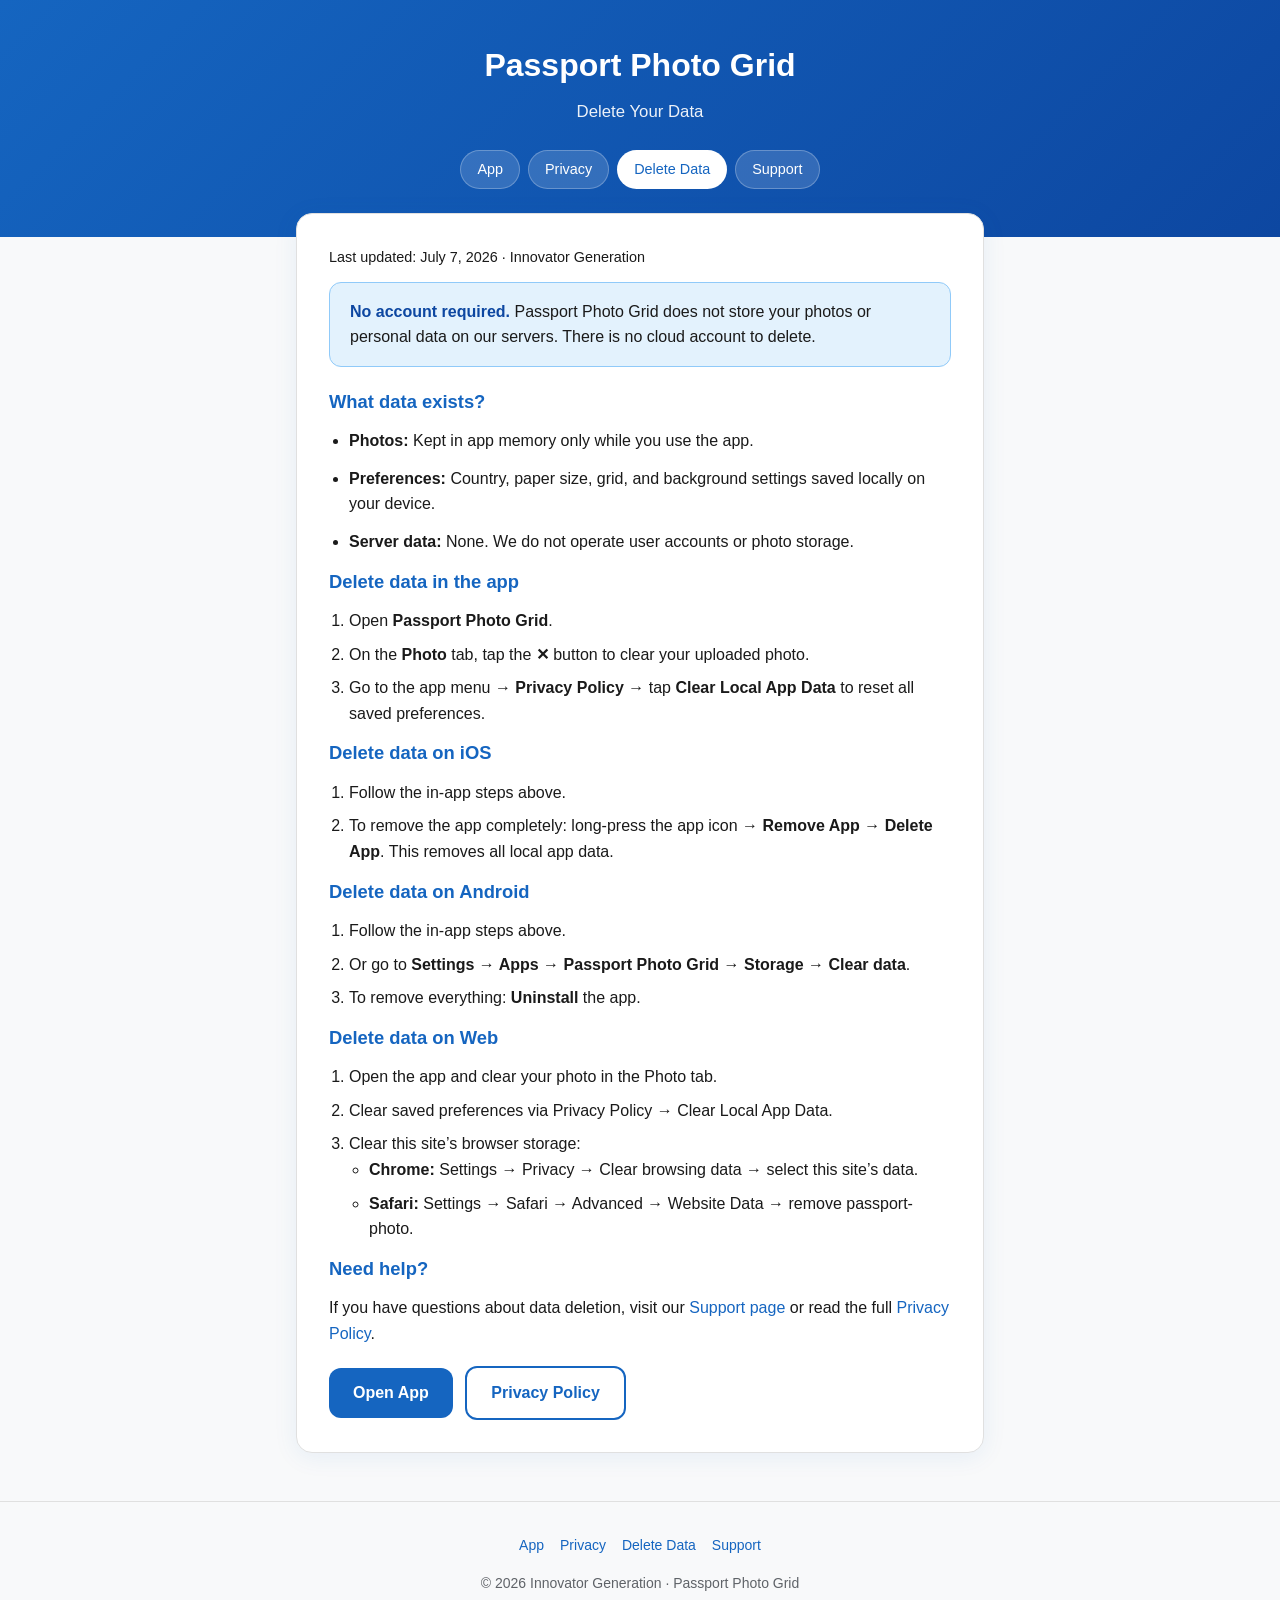
==== delete.html @ 1267c390 "Deploy Passport Photo Grid v1.9.5 (static web only). Single-photo country dimensions + KB size displ" ====
<!DOCTYPE html>
<html lang="en">
<head>
  <meta charset="UTF-8">
  <meta name="viewport" content="width=device-width, initial-scale=1.0">
  <meta name="description" content="How to delete your data from Passport Photo Grid.">
  <title>Delete Data — Passport Photo Grid</title>
  <link rel="icon" type="image/png" href="favicon.png">
  <link rel="stylesheet" href="site.css">
</head>
<body>
  <header>
    <h1>Passport Photo Grid</h1>
    <p>Delete Your Data</p>
    <nav class="top-nav" aria-label="Site">
      <a href="https://zub165.github.io/passport-photo/">App</a>
      <a href="privacy.html">Privacy</a>
      <a href="delete.html" class="active">Delete Data</a>
      <a href="support.html">Support</a>
    </nav>
  </header>

  <main>
    <div class="card">
      <p class="meta">Last updated: July 7, 2026 · Innovator Generation</p>

      <div class="alert">
        <strong>No account required.</strong> Passport Photo Grid does not store
        your photos or personal data on our servers. There is no cloud account to
        delete.
      </div>

      <h2>What data exists?</h2>
      <ul>
        <li><strong>Photos:</strong> Kept in app memory only while you use the app.</li>
        <li><strong>Preferences:</strong> Country, paper size, grid, and background settings saved locally on your device.</li>
        <li><strong>Server data:</strong> None. We do not operate user accounts or photo storage.</li>
      </ul>

      <h2>Delete data in the app</h2>
      <ol class="steps">
        <li>Open <strong>Passport Photo Grid</strong>.</li>
        <li>On the <strong>Photo</strong> tab, tap the <strong>✕</strong> button to clear your uploaded photo.</li>
        <li>Go to the app menu → <strong>Privacy Policy</strong> → tap <strong>Clear Local App Data</strong> to reset all saved preferences.</li>
      </ol>

      <h2>Delete data on iOS</h2>
      <ol class="steps">
        <li>Follow the in-app steps above.</li>
        <li>To remove the app completely: long-press the app icon → <strong>Remove App</strong> → <strong>Delete App</strong>. This removes all local app data.</li>
      </ol>

      <h2>Delete data on Android</h2>
      <ol class="steps">
        <li>Follow the in-app steps above.</li>
        <li>Or go to <strong>Settings → Apps → Passport Photo Grid → Storage → Clear data</strong>.</li>
        <li>To remove everything: <strong>Uninstall</strong> the app.</li>
      </ol>

      <h2>Delete data on Web</h2>
      <ol class="steps">
        <li>Open the app and clear your photo in the Photo tab.</li>
        <li>Clear saved preferences via Privacy Policy → Clear Local App Data.</li>
        <li>Clear this site’s browser storage:
          <ul>
            <li><strong>Chrome:</strong> Settings → Privacy → Clear browsing data → select this site’s data.</li>
            <li><strong>Safari:</strong> Settings → Safari → Advanced → Website Data → remove passport-photo.</li>
          </ul>
        </li>
      </ol>

      <h2>Need help?</h2>
      <p>
        If you have questions about data deletion, visit our
        <a href="support.html">Support page</a> or read the full
        <a href="privacy.html">Privacy Policy</a>.
      </p>

      <a class="btn" href="https://zub165.github.io/passport-photo/">Open App</a>
      <a class="btn btn-outline" href="privacy.html">Privacy Policy</a>
    </div>
  </main>

  <footer>
    <nav>
      <a href="https://zub165.github.io/passport-photo/">App</a>
      <a href="privacy.html">Privacy</a>
      <a href="delete.html">Delete Data</a>
      <a href="support.html">Support</a>
    </nav>
    <p>© 2026 Innovator Generation · Passport Photo Grid</p>
  </footer>
</body>
</html>
---- site.css ----
:root {
  --primary: #1565c0;
  --primary-dark: #0d47a1;
  --surface: #f8f9fa;
  --card: #ffffff;
  --text: #1a1a1a;
  --muted: #5f6368;
  --border: #e0e0e0;
  --radius: 16px;
  --shadow: 0 4px 24px rgba(21, 101, 192, 0.08);
}

* {
  box-sizing: border-box;
  margin: 0;
  padding: 0;
}

body {
  font-family: -apple-system, BlinkMacSystemFont, "Segoe UI", Roboto, Helvetica,
    Arial, sans-serif;
  background: var(--surface);
  color: var(--text);
  line-height: 1.6;
  min-height: 100vh;
}

a {
  color: var(--primary);
  text-decoration: none;
}

a:hover {
  text-decoration: underline;
}

header {
  background: linear-gradient(135deg, var(--primary) 0%, var(--primary-dark) 100%);
  color: #fff;
  padding: 2.5rem 1.5rem 3rem;
  text-align: center;
}

header h1 {
  font-size: clamp(1.5rem, 4vw, 2rem);
  font-weight: 700;
  margin-bottom: 0.5rem;
}

header p {
  opacity: 0.92;
  max-width: 560px;
  margin: 0 auto;
  font-size: 1.05rem;
}

nav.top-nav {
  display: flex;
  flex-wrap: wrap;
  justify-content: center;
  gap: 0.5rem;
  margin-top: 1.5rem;
}

nav.top-nav a {
  color: #fff;
  background: rgba(255, 255, 255, 0.15);
  padding: 0.45rem 1rem;
  border-radius: 999px;
  font-size: 0.9rem;
  font-weight: 500;
  text-decoration: none;
  border: 1px solid rgba(255, 255, 255, 0.25);
}

nav.top-nav a:hover,
nav.top-nav a.active {
  background: #fff;
  color: var(--primary);
  text-decoration: none;
}

main {
  max-width: 720px;
  margin: -1.5rem auto 3rem;
  padding: 0 1rem;
}

.card {
  background: var(--card);
  border-radius: var(--radius);
  box-shadow: var(--shadow);
  border: 1px solid var(--border);
  padding: 2rem;
  margin-bottom: 1.25rem;
}

.card h2 {
  font-size: 1.15rem;
  color: var(--primary);
  margin-bottom: 0.75rem;
}

.card p,
.card li {
  color: var(--text);
  margin-bottom: 0.75rem;
}

.card ul,
.card ol {
  padding-left: 1.25rem;
  margin-bottom: 0.75rem;
}

.meta {
  color: var(--muted);
  font-size: 0.9rem;
  margin-bottom: 1.5rem;
}

.btn {
  display: inline-block;
  background: var(--primary);
  color: #fff !important;
  padding: 0.75rem 1.5rem;
  border-radius: 12px;
  font-weight: 600;
  text-decoration: none !important;
  margin-top: 0.5rem;
  margin-right: 0.5rem;
  border: none;
  cursor: pointer;
  font-size: 1rem;
}

.btn:hover {
  background: var(--primary-dark);
}

.btn-outline {
  background: transparent;
  color: var(--primary) !important;
  border: 2px solid var(--primary);
}

.btn-outline:hover {
  background: rgba(21, 101, 192, 0.08);
}

.alert {
  background: #e3f2fd;
  border: 1px solid #90caf9;
  border-radius: 12px;
  padding: 1rem 1.25rem;
  margin-bottom: 1.25rem;
}

.alert strong {
  color: var(--primary-dark);
}

footer {
  text-align: center;
  padding: 2rem 1rem;
  color: var(--muted);
  font-size: 0.875rem;
  border-top: 1px solid var(--border);
}

footer nav {
  display: flex;
  flex-wrap: wrap;
  justify-content: center;
  gap: 1rem;
  margin-bottom: 1rem;
}

.steps li {
  margin-bottom: 0.5rem;
}

@media (max-width: 480px) {
  .card {
    padding: 1.25rem;
  }
}
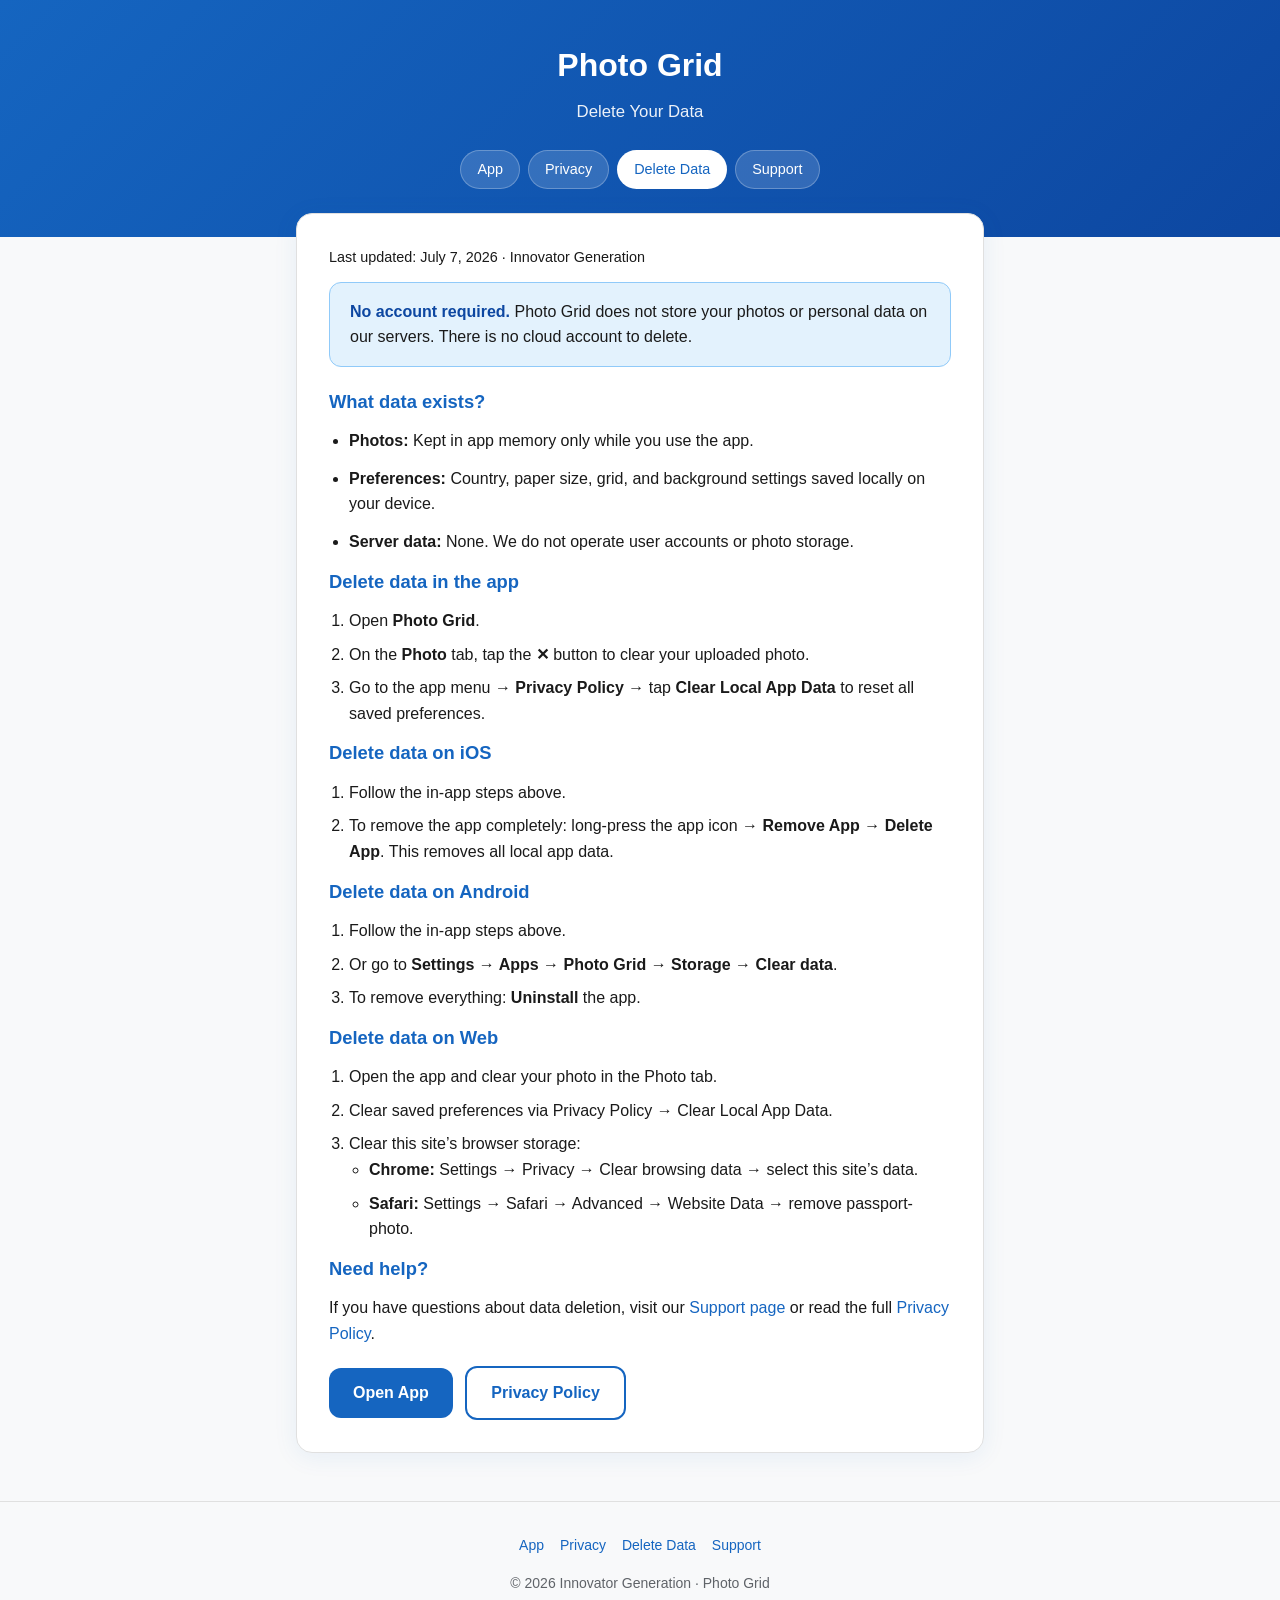
==== commit db1cddc5: "Deploy Photo Grid v1.11.3 (static web only). Keeps neutral branding and non-affiliation disclaimers;" ====
--- a/delete.html
+++ b/delete.html
@@ -3,14 +3,14 @@
 <head>
   <meta charset="UTF-8">
   <meta name="viewport" content="width=device-width, initial-scale=1.0">
-  <meta name="description" content="How to delete your data from Passport Photo Grid.">
-  <title>Delete Data — Passport Photo Grid</title>
+  <meta name="description" content="How to delete your data from Photo Grid.">
+  <title>Delete Data — Photo Grid</title>
   <link rel="icon" type="image/png" href="favicon.png">
   <link rel="stylesheet" href="site.css">
 </head>
 <body>
   <header>
-    <h1>Passport Photo Grid</h1>
+    <h1>Photo Grid</h1>
     <p>Delete Your Data</p>
     <nav class="top-nav" aria-label="Site">
       <a href="https://zub165.github.io/passport-photo/">App</a>
@@ -25,7 +25,7 @@
       <p class="meta">Last updated: July 7, 2026 · Innovator Generation</p>
 
       <div class="alert">
-        <strong>No account required.</strong> Passport Photo Grid does not store
+        <strong>No account required.</strong> Photo Grid does not store
         your photos or personal data on our servers. There is no cloud account to
         delete.
       </div>
@@ -39,7 +39,7 @@
 
       <h2>Delete data in the app</h2>
       <ol class="steps">
-        <li>Open <strong>Passport Photo Grid</strong>.</li>
+        <li>Open <strong>Photo Grid</strong>.</li>
         <li>On the <strong>Photo</strong> tab, tap the <strong>✕</strong> button to clear your uploaded photo.</li>
         <li>Go to the app menu → <strong>Privacy Policy</strong> → tap <strong>Clear Local App Data</strong> to reset all saved preferences.</li>
       </ol>
@@ -53,7 +53,7 @@
       <h2>Delete data on Android</h2>
       <ol class="steps">
         <li>Follow the in-app steps above.</li>
-        <li>Or go to <strong>Settings → Apps → Passport Photo Grid → Storage → Clear data</strong>.</li>
+        <li>Or go to <strong>Settings → Apps → Photo Grid → Storage → Clear data</strong>.</li>
         <li>To remove everything: <strong>Uninstall</strong> the app.</li>
       </ol>
 
@@ -88,7 +88,7 @@
       <a href="delete.html">Delete Data</a>
       <a href="support.html">Support</a>
     </nav>
-    <p>© 2026 Innovator Generation · Passport Photo Grid</p>
+    <p>© 2026 Innovator Generation · Photo Grid</p>
   </footer>
 </body>
 </html>
